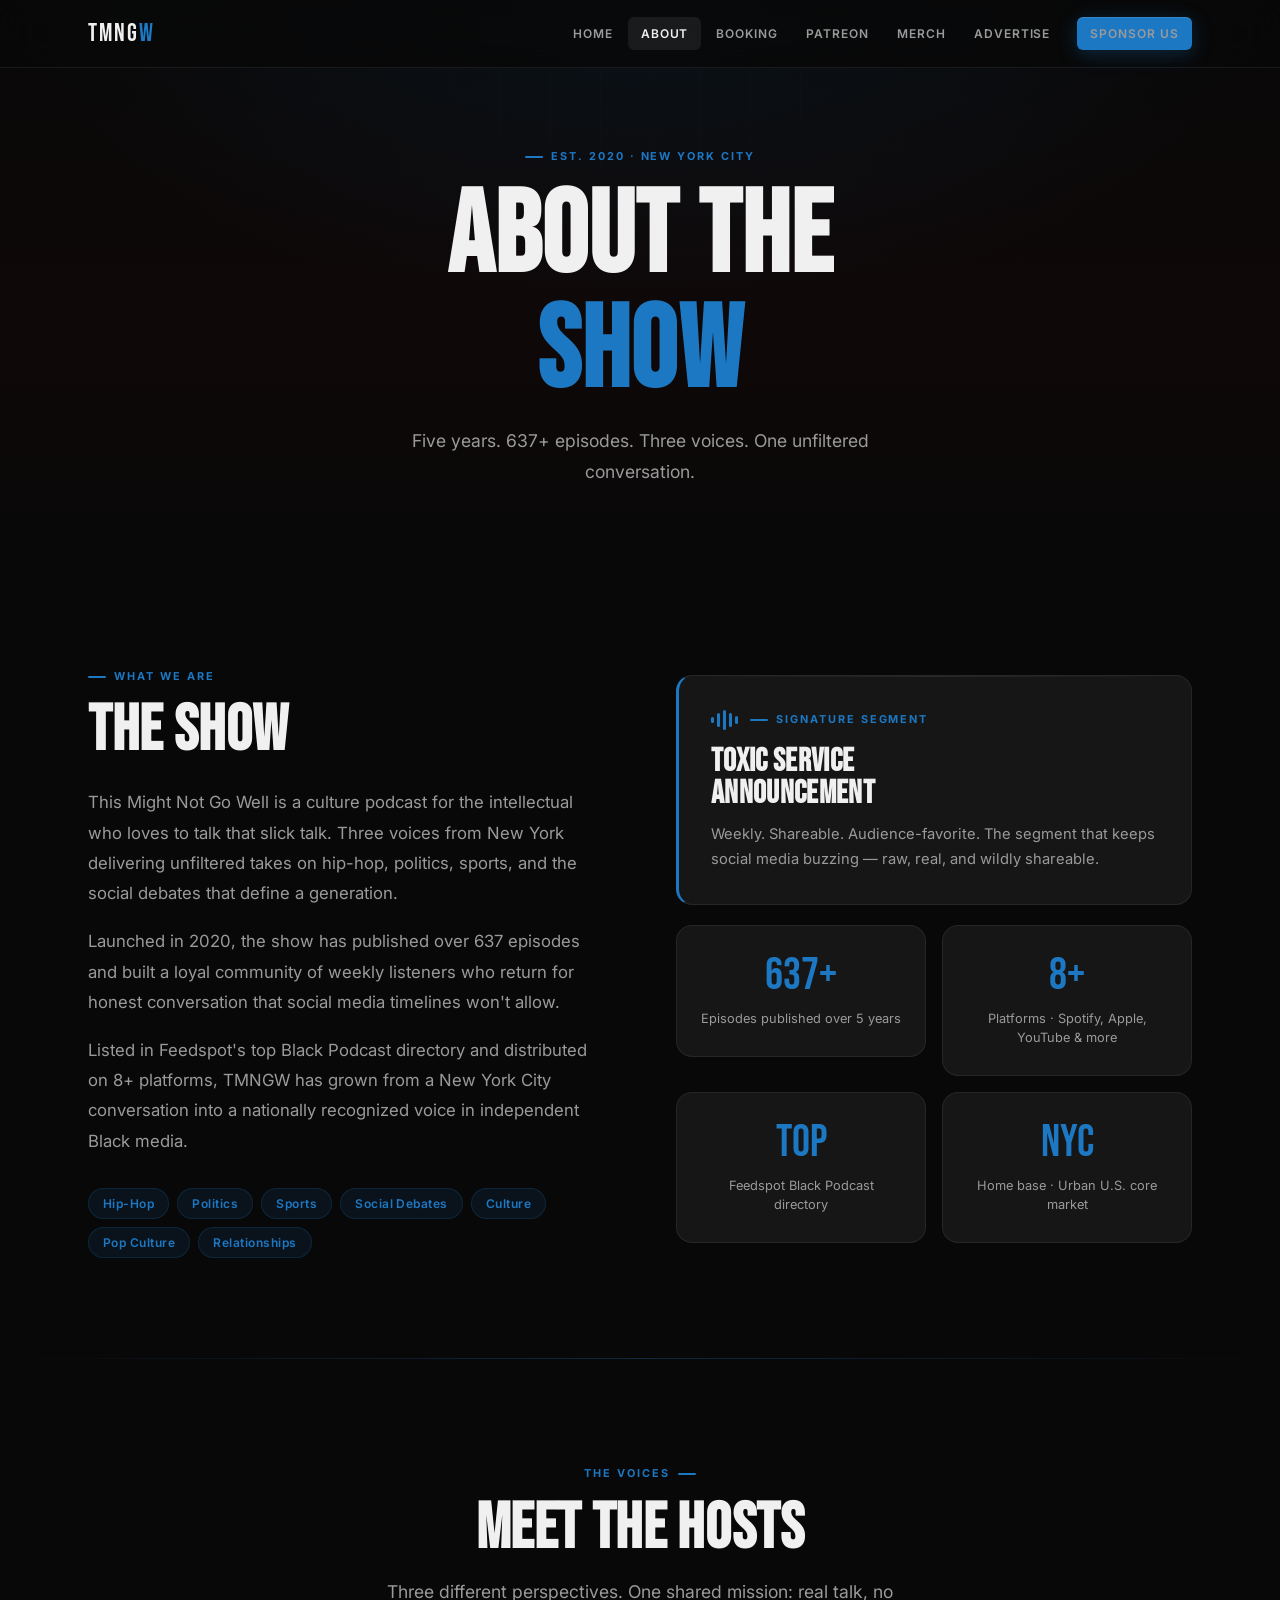
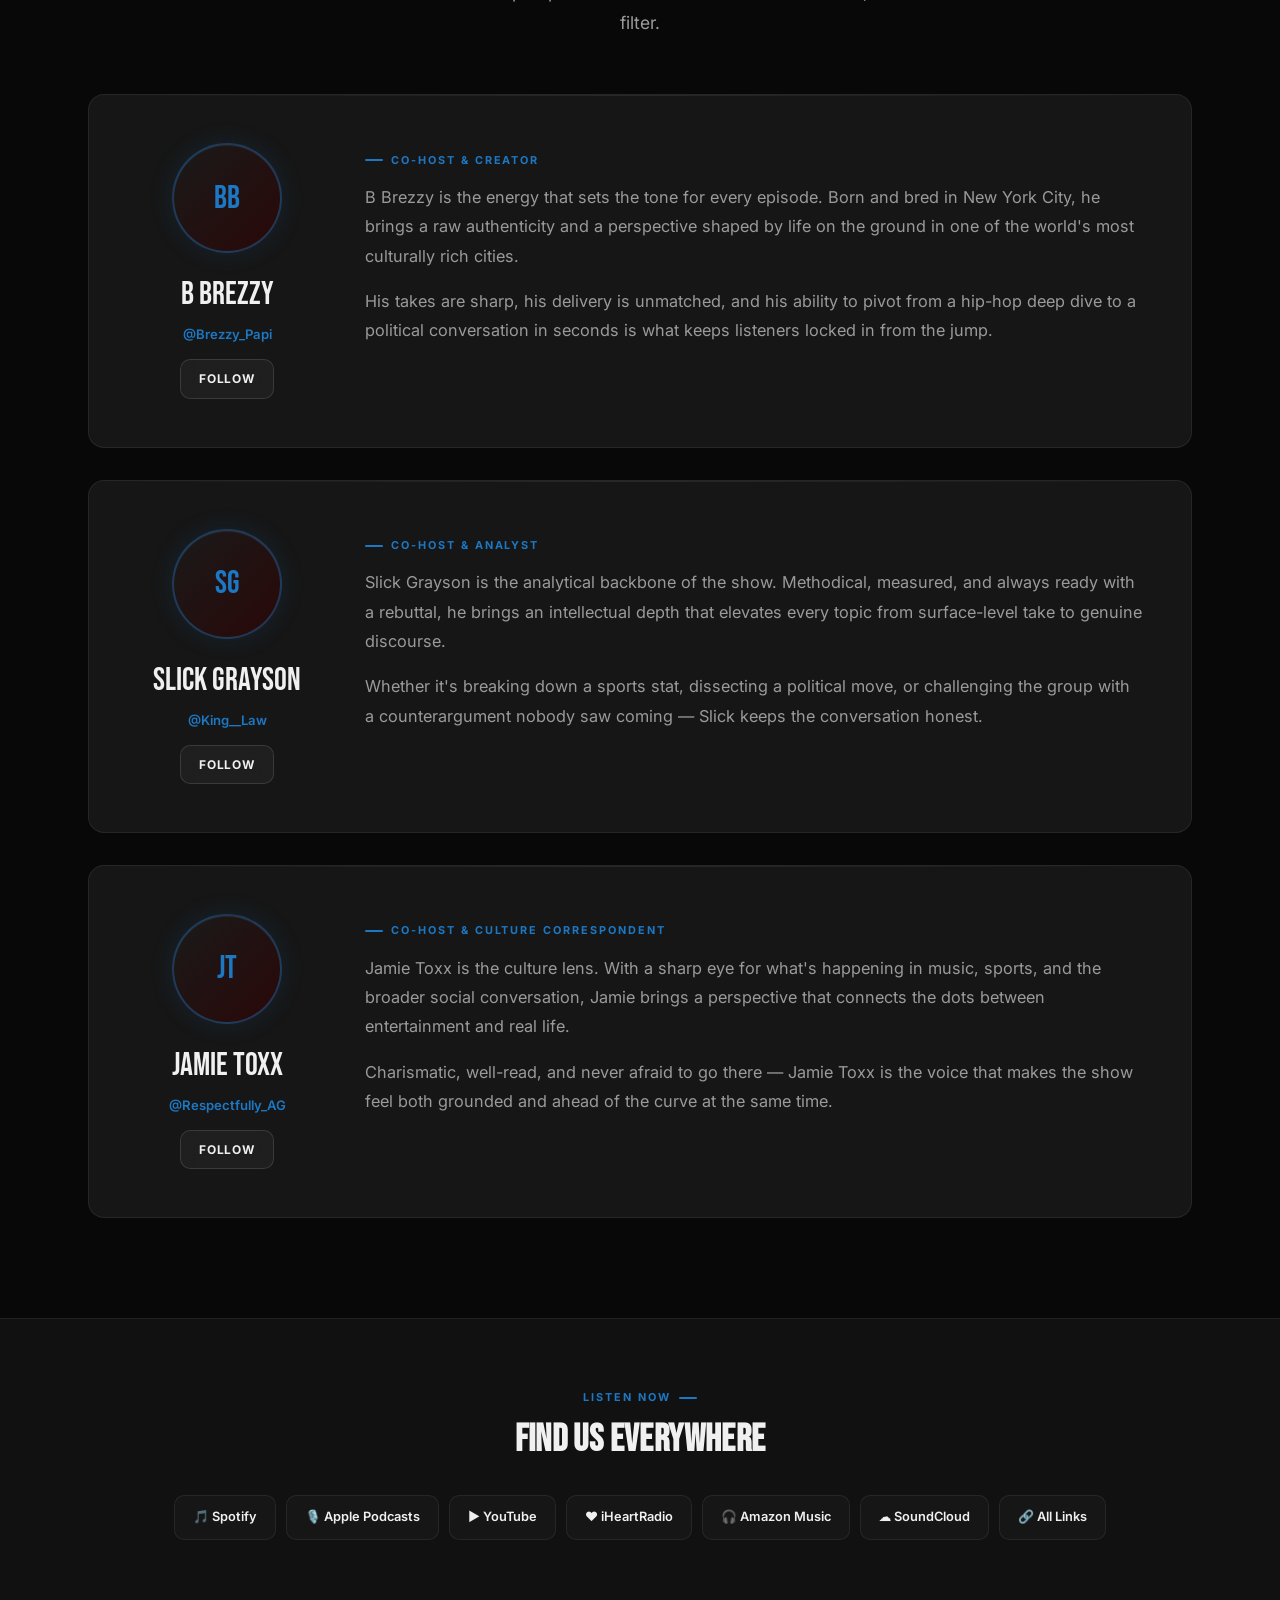
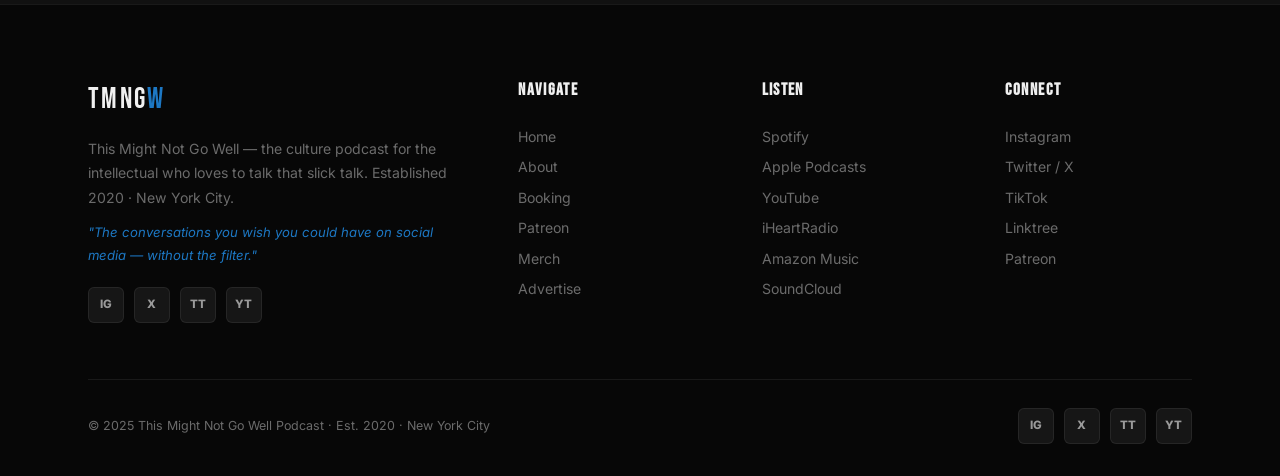
==== about.html @ b8ca53bf "Launch TMNGW podcast website Full 6-page site for This Might Not Go Well podcast: - Home, About, Boo" ====
<!DOCTYPE html>
<html lang="en">
<head>
  <meta charset="UTF-8" />
  <meta name="viewport" content="width=device-width, initial-scale=1.0" />
  <title>About – This Might Not Go Well</title>
  <meta name="description" content="Meet the three hosts behind This Might Not Go Well — B Brezzy, Slick Grayson, and Jamie Toxx. NYC's most unfiltered culture podcast." />
  <link rel="stylesheet" href="style.css" />
</head>
<body>

<nav id="nav" class="scrolled">
  <div class="nav-inner">
    <a href="index.html" class="nav-logo">TMNG<span class="logo-accent">W</span></a>
    <div class="nav-links" id="navLinks">
      <a href="index.html">Home</a>
      <a href="about.html" class="active">About</a>
      <a href="booking.html">Booking</a>
      <a href="patreon.html">Patreon</a>
      <a href="merch.html">Merch</a>
      <a href="sponsors.html">Advertise</a>
      <a href="sponsors.html" class="btn btn-primary btn-sm nav-cta">Sponsor Us</a>
    </div>
    <button class="nav-mobile-toggle" id="navToggle" aria-label="Toggle menu">
      <svg width="22" height="22" viewBox="0 0 22 22" fill="none" stroke="currentColor" stroke-width="2" stroke-linecap="round">
        <line x1="2" y1="6" x2="20" y2="6"/><line x1="2" y1="11" x2="20" y2="11"/><line x1="2" y1="16" x2="20" y2="16"/>
      </svg>
    </button>
  </div>
</nav>

<!-- PAGE HERO -->
<section class="page-hero">
  <div class="page-hero-bg"></div>
  <div class="page-hero-grid"></div>
  <div class="container page-hero-content">
    <div class="eyebrow" style="justify-content:center;">Est. 2020 · New York City</div>
    <h1 style="margin-bottom:16px;">About the<br><span style="color:var(--c-red);">Show</span></h1>
    <p class="lead" style="max-width:540px; margin:0 auto;">Five years. 637+ episodes. Three voices. One unfiltered conversation.</p>
  </div>
</section>

<!-- SHOW OVERVIEW -->
<section class="section">
  <div class="container">
    <div class="grid-2" style="gap:72px;">
      <div class="fade-up">
        <div class="eyebrow">What We Are</div>
        <h2 style="margin-bottom:24px;">The Show</h2>
        <p style="color:var(--c-muted-2); font-size:1.05rem; line-height:1.8; margin-bottom:18px;">
          This Might Not Go Well is a culture podcast for the intellectual who loves to talk that slick talk. Three voices from New York delivering unfiltered takes on hip-hop, politics, sports, and the social debates that define a generation.
        </p>
        <p style="color:var(--c-muted-2); font-size:1.05rem; line-height:1.8; margin-bottom:18px;">
          Launched in 2020, the show has published over 637 episodes and built a loyal community of weekly listeners who return for honest conversation that social media timelines won't allow.
        </p>
        <p style="color:var(--c-muted-2); font-size:1.05rem; line-height:1.8; margin-bottom:32px;">
          Listed in Feedspot's top Black Podcast directory and distributed on 8+ platforms, TMNGW has grown from a New York City conversation into a nationally recognized voice in independent Black media.
        </p>
        <div style="display:flex; flex-wrap:wrap; gap:8px;">
          <span class="chip">Hip-Hop</span>
          <span class="chip">Politics</span>
          <span class="chip">Sports</span>
          <span class="chip">Social Debates</span>
          <span class="chip">Culture</span>
          <span class="chip">Pop Culture</span>
          <span class="chip">Relationships</span>
        </div>
      </div>
      <div class="fade-up" style="animation-delay:0.1s; display:flex; flex-direction:column; gap:20px;">
        <div class="card" style="border-left:3px solid var(--c-red);">
          <div style="display:flex; align-items:center; gap:12px; margin-bottom:14px;">
            <div class="waveform"><span></span><span></span><span></span><span></span><span></span></div>
            <div class="eyebrow" style="margin:0;">Signature Segment</div>
          </div>
          <h3 style="font-size:2rem; margin-bottom:12px;">Toxic Service<br>Announcement</h3>
          <p style="color:var(--c-muted-2); font-size:0.92rem; line-height:1.7;">
            Weekly. Shareable. Audience-favorite. The segment that keeps social media buzzing — raw, real, and wildly shareable.
          </p>
        </div>
        <div class="grid-2" style="gap:16px; align-items:start;">
          <div class="stat-box">
            <div class="stat-box-num">637+</div>
            <div class="stat-box-text">Episodes published over 5 years</div>
          </div>
          <div class="stat-box">
            <div class="stat-box-num">8+</div>
            <div class="stat-box-text">Platforms · Spotify, Apple, YouTube & more</div>
          </div>
          <div class="stat-box">
            <div class="stat-box-num">Top</div>
            <div class="stat-box-text">Feedspot Black Podcast directory</div>
          </div>
          <div class="stat-box">
            <div class="stat-box-num">NYC</div>
            <div class="stat-box-text">Home base · Urban U.S. core market</div>
          </div>
        </div>
      </div>
    </div>
  </div>
</section>

<!-- DIVIDER -->
<div class="divider divider--glow"></div>

<!-- HOSTS -->
<section class="section">
  <div class="container">
    <div class="section-header section-header--center fade-up">
      <div class="eyebrow">The Voices</div>
      <h2>Meet the Hosts</h2>
      <p class="lead">Three different perspectives. One shared mission: real talk, no filter.</p>
    </div>

    <div style="display:flex; flex-direction:column; gap:32px;">

      <!-- B Brezzy -->
      <div class="card fade-up" style="padding:48px; display:grid; grid-template-columns:180px 1fr; gap:48px; align-items:start;" class="host-detail-grid">
        <div style="text-align:center;">
          <div class="host-avatar" style="width:110px;height:110px;font-size:2rem;margin:0 auto 16px;"></div>
          <div style="font-family:'Bebas Neue',sans-serif; font-size:2rem; margin-bottom:4px;">B Brezzy</div>
          <a href="https://www.instagram.com/Brezzy_Papi" target="_blank" rel="noopener" style="color:var(--c-red);font-size:0.82rem;font-weight:600;display:block;margin-bottom:14px;">@Brezzy_Papi</a>
          <a href="https://www.instagram.com/Brezzy_Papi" target="_blank" rel="noopener" class="btn btn-ghost btn-sm">Follow</a>
        </div>
        <div>
          <div class="eyebrow" style="margin-bottom:14px;">Co-Host & Creator</div>
          <p style="color:var(--c-muted-2);font-size:1.02rem;line-height:1.8;margin-bottom:16px;">
            B Brezzy is the energy that sets the tone for every episode. Born and bred in New York City, he brings a raw authenticity and a perspective shaped by life on the ground in one of the world's most culturally rich cities.
          </p>
          <p style="color:var(--c-muted-2);font-size:1.02rem;line-height:1.8;">
            His takes are sharp, his delivery is unmatched, and his ability to pivot from a hip-hop deep dive to a political conversation in seconds is what keeps listeners locked in from the jump.
          </p>
        </div>
      </div>

      <!-- Slick Grayson -->
      <div class="card fade-up" style="padding:48px; display:grid; grid-template-columns:180px 1fr; gap:48px; align-items:start;" class="host-detail-grid">
        <div style="text-align:center;">
          <div class="host-avatar" style="width:110px;height:110px;font-size:2rem;margin:0 auto 16px;"></div>
          <div style="font-family:'Bebas Neue',sans-serif; font-size:2rem; margin-bottom:4px;">Slick Grayson</div>
          <a href="https://www.instagram.com/King__Law" target="_blank" rel="noopener" style="color:var(--c-red);font-size:0.82rem;font-weight:600;display:block;margin-bottom:14px;">@King__Law</a>
          <a href="https://www.instagram.com/King__Law" target="_blank" rel="noopener" class="btn btn-ghost btn-sm">Follow</a>
        </div>
        <div>
          <div class="eyebrow" style="margin-bottom:14px;">Co-Host & Analyst</div>
          <p style="color:var(--c-muted-2);font-size:1.02rem;line-height:1.8;margin-bottom:16px;">
            Slick Grayson is the analytical backbone of the show. Methodical, measured, and always ready with a rebuttal, he brings an intellectual depth that elevates every topic from surface-level take to genuine discourse.
          </p>
          <p style="color:var(--c-muted-2);font-size:1.02rem;line-height:1.8;">
            Whether it's breaking down a sports stat, dissecting a political move, or challenging the group with a counterargument nobody saw coming — Slick keeps the conversation honest.
          </p>
        </div>
      </div>

      <!-- Jamie Toxx -->
      <div class="card fade-up" style="padding:48px; display:grid; grid-template-columns:180px 1fr; gap:48px; align-items:start;" class="host-detail-grid">
        <div style="text-align:center;">
          <div class="host-avatar" style="width:110px;height:110px;font-size:2rem;margin:0 auto 16px;"></div>
          <div style="font-family:'Bebas Neue',sans-serif; font-size:2rem; margin-bottom:4px;">Jamie Toxx</div>
          <a href="https://www.instagram.com/Respectfully_AG" target="_blank" rel="noopener" style="color:var(--c-red);font-size:0.82rem;font-weight:600;display:block;margin-bottom:14px;">@Respectfully_AG</a>
          <a href="https://www.instagram.com/Respectfully_AG" target="_blank" rel="noopener" class="btn btn-ghost btn-sm">Follow</a>
        </div>
        <div>
          <div class="eyebrow" style="margin-bottom:14px;">Co-Host & Culture Correspondent</div>
          <p style="color:var(--c-muted-2);font-size:1.02rem;line-height:1.8;margin-bottom:16px;">
            Jamie Toxx is the culture lens. With a sharp eye for what's happening in music, sports, and the broader social conversation, Jamie brings a perspective that connects the dots between entertainment and real life.
          </p>
          <p style="color:var(--c-muted-2);font-size:1.02rem;line-height:1.8;">
            Charismatic, well-read, and never afraid to go there — Jamie Toxx is the voice that makes the show feel both grounded and ahead of the curve at the same time.
          </p>
        </div>
      </div>

    </div>
  </div>
</section>

<!-- LISTEN -->
<section class="section--sm" style="border-top:1px solid var(--c-border); background:var(--c-surface);">
  <div class="container">
    <div class="section-header section-header--center fade-up" style="margin-bottom:36px;">
      <div class="eyebrow">Listen Now</div>
      <h2 style="font-size:2.4rem;">Find Us Everywhere</h2>
    </div>
    <div class="platform-grid fade-up" style="justify-content:center; animation-delay:0.1s;">
      <a href="https://open.spotify.com" target="_blank" rel="noopener" class="platform-btn">🎵 Spotify</a>
      <a href="https://podcasts.apple.com" target="_blank" rel="noopener" class="platform-btn">🎙️ Apple Podcasts</a>
      <a href="https://www.youtube.com/@ThisMightNotGoWell" target="_blank" rel="noopener" class="platform-btn">▶️ YouTube</a>
      <a href="https://www.iheart.com" target="_blank" rel="noopener" class="platform-btn">❤️ iHeartRadio</a>
      <a href="https://music.amazon.com/podcasts" target="_blank" rel="noopener" class="platform-btn">🎧 Amazon Music</a>
      <a href="https://soundcloud.com" target="_blank" rel="noopener" class="platform-btn">☁️ SoundCloud</a>
      <a href="https://linktr.ee/Thismightnotgowell" target="_blank" rel="noopener" class="platform-btn">🔗 All Links</a>
    </div>
  </div>
</section>

<footer>
  <div class="container">
    <div class="footer-top">
      <div class="footer-brand">
        <div class="footer-brand-logo">TMNG<span class="logo-accent">W</span></div>
        <p>This Might Not Go Well — the culture podcast for the intellectual who loves to talk that slick talk. Established 2020 · New York City.</p>
        <p class="tagline">"The conversations you wish you could have on social media — without the filter."</p>
        <div class="social-links" style="margin-top:20px;">
          <a href="https://www.instagram.com/ThisMightNotGoWell" target="_blank" rel="noopener" class="social-link">IG</a>
          <a href="https://twitter.com/Thismightnotgo1" target="_blank" rel="noopener" class="social-link">X</a>
          <a href="https://www.tiktok.com/@thismightnotgowell" target="_blank" rel="noopener" class="social-link">TT</a>
          <a href="https://www.youtube.com/@ThisMightNotGoWell" target="_blank" rel="noopener" class="social-link">YT</a>
        </div>
      </div>
      <div class="footer-col"><h5>Navigate</h5><a href="index.html">Home</a><a href="about.html">About</a><a href="booking.html">Booking</a><a href="patreon.html">Patreon</a><a href="merch.html">Merch</a><a href="sponsors.html">Advertise</a></div>
      <div class="footer-col"><h5>Listen</h5><a href="https://open.spotify.com" target="_blank" rel="noopener">Spotify</a><a href="https://podcasts.apple.com" target="_blank" rel="noopener">Apple Podcasts</a><a href="https://www.youtube.com/@ThisMightNotGoWell" target="_blank" rel="noopener">YouTube</a><a href="https://www.iheart.com" target="_blank" rel="noopener">iHeartRadio</a><a href="https://music.amazon.com/podcasts" target="_blank" rel="noopener">Amazon Music</a><a href="https://soundcloud.com" target="_blank" rel="noopener">SoundCloud</a></div>
      <div class="footer-col"><h5>Connect</h5><a href="https://www.instagram.com/ThisMightNotGoWell" target="_blank" rel="noopener">Instagram</a><a href="https://twitter.com/Thismightnotgo1" target="_blank" rel="noopener">Twitter / X</a><a href="https://www.tiktok.com/@thismightnotgowell" target="_blank" rel="noopener">TikTok</a><a href="https://linktr.ee/Thismightnotgowell" target="_blank" rel="noopener">Linktree</a><a href="https://patreon.com/thismightnotgowell" target="_blank" rel="noopener">Patreon</a></div>
    </div>
    <div class="footer-bottom">
      <p>© 2025 This Might Not Go Well Podcast · Est. 2020 · New York City</p>
      <div class="social-links">
        <a href="https://www.instagram.com/ThisMightNotGoWell" target="_blank" rel="noopener" class="social-link">IG</a>
        <a href="https://twitter.com/Thismightnotgo1" target="_blank" rel="noopener" class="social-link">X</a>
        <a href="https://www.tiktok.com/@thismightnotgowell" target="_blank" rel="noopener" class="social-link">TT</a>
        <a href="https://www.youtube.com/@ThisMightNotGoWell" target="_blank" rel="noopener" class="social-link">YT</a>
      </div>
    </div>
  </div>
</footer>

<script>
  document.getElementById('navToggle').addEventListener('click', () => document.getElementById('navLinks').classList.toggle('open'));
  const obs = new IntersectionObserver(e => e.forEach(x => { if(x.isIntersecting){x.target.classList.add('visible');obs.unobserve(x.target);} }), {threshold:0.12, rootMargin:'0px 0px -40px 0px'});
  document.querySelectorAll('.fade-up').forEach(el => obs.observe(el));
  // fix host avatar initials
  const avatars = document.querySelectorAll('.host-avatar');
  const initials = ['BB','SG','JT'];
  avatars.forEach((a,i) => a.textContent = initials[i] || '');
</script>
</body>
</html>
---- style.css ----
/* =============================================
   TMNGW — Professional Design System v2
   ============================================= */

@import url('https://fonts.googleapis.com/css2?family=Bebas+Neue&family=Inter:ital,wght@0,300;0,400;0,500;0,600;0,700;0,800;0,900;1,400&display=swap');

/* ── Reset & Base ── */
*, *::before, *::after { box-sizing: border-box; margin: 0; padding: 0; }
html { scroll-behavior: smooth; font-size: 16px; }
body {
  background: #080808;
  color: #f0f0f0;
  font-family: 'Inter', system-ui, sans-serif;
  font-size: 1rem;
  line-height: 1.6;
  -webkit-font-smoothing: antialiased;
  -moz-osx-font-smoothing: grayscale;
  overflow-x: hidden;
}
a { color: inherit; text-decoration: none; }
img { display: block; max-width: 100%; }
ul { list-style: none; }
button { cursor: pointer; font-family: inherit; }

/* ── Design Tokens ── */
:root {
  --c-bg:       #080808;
  --c-surface:  #111111;
  --c-card:     #161616;
  --c-card-2:   #1c1c1c;
  --c-border:   rgba(255,255,255,0.07);
  --c-border-2: rgba(255,255,255,0.12);
  --c-red:      #1D78C4;
  --c-red-glow: rgba(29,120,196,0.28);
  --c-gold:     #C8921E;
  --c-gold-glow:rgba(200,146,30,0.22);
  --c-white:    #f0f0f0;
  --c-muted:    #6b6b6b;
  --c-muted-2:  #9a9a9a;

  --nav-h: 68px;
  --max-w: 1160px;
  --r-sm:  6px;
  --r-md:  10px;
  --r-lg:  16px;
  --r-xl:  24px;

  --shadow-red:  0 0 40px rgba(29,120,196,0.22), 0 0 80px rgba(29,120,196,0.08);
  --shadow-card: 0 1px 3px rgba(0,0,0,0.5), 0 4px 12px rgba(0,0,0,0.3);
  --shadow-lift: 0 8px 32px rgba(0,0,0,0.5), 0 2px 8px rgba(0,0,0,0.3);

  --ease-out:   cubic-bezier(0.16, 1, 0.3, 1);
  --ease-in-out:cubic-bezier(0.65, 0, 0.35, 1);
  --t-fast: 150ms;
  --t-mid:  250ms;
  --t-slow: 400ms;
}

/* ── Layout ── */
.container { max-width: var(--max-w); margin: 0 auto; padding: 0 28px; }
.section    { padding: 100px 0; }
.section--sm { padding: 64px 0; }
.section--xs { padding: 40px 0; }

/* ── Typography ── */
h1, h2, h3 { font-family: 'Bebas Neue', sans-serif; line-height: 1; letter-spacing: 0.01em; }
h4, h5, h6 { font-family: 'Inter', sans-serif; letter-spacing: -0.01em; }
h1 { font-size: clamp(3.8rem, 9vw, 7.5rem); }
h2 { font-size: clamp(2.4rem, 5vw, 4rem); }
h3 { font-size: clamp(1.8rem, 3vw, 2.4rem); }
h4 { font-size: 1.05rem; font-weight: 700; }

.eyebrow {
  display: inline-flex;
  align-items: center;
  gap: 8px;
  font-size: 0.68rem;
  font-weight: 700;
  letter-spacing: 0.18em;
  text-transform: uppercase;
  color: var(--c-red);
  margin-bottom: 14px;
}
.eyebrow::before { content: ''; display: block; width: 18px; height: 2px; background: var(--c-red); border-radius: 1px; }

.lead { font-size: 1.1rem; color: var(--c-muted-2); line-height: 1.75; font-weight: 400; }
.text-red  { color: var(--c-red); }
.text-gold { color: var(--c-gold); }
.text-muted { color: var(--c-muted-2); }

/* ── Gradient Text ── */
.grad-text {
  background: linear-gradient(135deg, #fff 0%, #ccc 60%, var(--c-red) 100%);
  -webkit-background-clip: text;
  -webkit-text-fill-color: transparent;
  background-clip: text;
}

/* ── Noise Overlay ── */
.noise::after {
  content: '';
  position: absolute;
  inset: 0;
  background-image: url("data:image/svg+xml,%3Csvg viewBox='0 0 256 256' xmlns='http://www.w3.org/2000/svg'%3E%3Cfilter id='noise'%3E%3CfeTurbulence type='fractalNoise' baseFrequency='0.9' numOctaves='4' stitchTiles='stitch'/%3E%3C/filter%3E%3Crect width='100%25' height='100%25' filter='url(%23noise)' opacity='0.04'/%3E%3C/svg%3E");
  pointer-events: none;
  z-index: 0;
  opacity: 0.6;
}

/* ── Glow Blobs ── */
.blob {
  position: absolute;
  border-radius: 50%;
  filter: blur(80px);
  pointer-events: none;
  z-index: 0;
}
.blob-red  { background: radial-gradient(circle, rgba(29,120,196,0.18) 0%, transparent 70%); }
.blob-gold { background: radial-gradient(circle, rgba(200,146,30,0.12) 0%, transparent 70%); }

/* ── Animated Waveform ── */
.waveform {
  display: flex;
  align-items: center;
  gap: 3px;
  height: 24px;
}
.waveform span {
  display: block;
  width: 3px;
  border-radius: 2px;
  background: var(--c-red);
  animation: wave 1.2s ease-in-out infinite;
}
.waveform span:nth-child(1){ height: 6px;  animation-delay: 0s; }
.waveform span:nth-child(2){ height: 14px; animation-delay: 0.1s; }
.waveform span:nth-child(3){ height: 20px; animation-delay: 0.2s; }
.waveform span:nth-child(4){ height: 14px; animation-delay: 0.3s; }
.waveform span:nth-child(5){ height: 8px;  animation-delay: 0.4s; }
.waveform span:nth-child(6){ height: 18px; animation-delay: 0.15s; }
.waveform span:nth-child(7){ height: 12px; animation-delay: 0.25s; }
@keyframes wave {
  0%, 100% { transform: scaleY(1); opacity: 0.9; }
  50%       { transform: scaleY(0.4); opacity: 0.5; }
}

/* ── Buttons ── */
.btn {
  display: inline-flex;
  align-items: center;
  justify-content: center;
  gap: 8px;
  padding: 13px 28px;
  border-radius: var(--r-md);
  font-size: 0.82rem;
  font-weight: 700;
  letter-spacing: 0.06em;
  text-transform: uppercase;
  border: none;
  transition: transform var(--t-mid) var(--ease-out),
              box-shadow var(--t-mid) var(--ease-out),
              background var(--t-fast),
              border-color var(--t-fast),
              color var(--t-fast);
  position: relative;
  white-space: nowrap;
}
.btn:hover  { transform: translateY(-2px); }
.btn:active { transform: translateY(0); }

.btn-primary {
  background: var(--c-red);
  color: #fff;
  box-shadow: 0 4px 20px rgba(29,120,196,0.3), inset 0 1px 0 rgba(255,255,255,0.1);
}
.btn-primary:hover { background: #2285D4; box-shadow: 0 8px 32px rgba(29,120,196,0.45), inset 0 1px 0 rgba(255,255,255,0.1); }

.btn-ghost {
  background: rgba(255,255,255,0.04);
  color: var(--c-white);
  border: 1px solid var(--c-border-2);
  backdrop-filter: blur(8px);
}
.btn-ghost:hover { background: rgba(255,255,255,0.08); border-color: rgba(255,255,255,0.2); }

.btn-gold {
  background: var(--c-gold);
  color: #0a0800;
  font-weight: 800;
  box-shadow: 0 4px 20px rgba(200,146,30,0.25);
}
.btn-gold:hover { background: #E0A828; box-shadow: 0 8px 32px rgba(200,146,30,0.4); }

.btn-lg { padding: 16px 36px; font-size: 0.88rem; border-radius: var(--r-md); }
.btn-sm { padding: 9px 18px; font-size: 0.75rem; }

/* ── Navigation ── */
nav {
  position: fixed;
  top: 0; left: 0; right: 0;
  height: var(--nav-h);
  z-index: 1000;
  transition: background var(--t-slow), border-color var(--t-slow), backdrop-filter var(--t-slow);
}
nav.scrolled {
  background: rgba(8,8,8,0.88);
  backdrop-filter: blur(20px) saturate(180%);
  -webkit-backdrop-filter: blur(20px) saturate(180%);
  border-bottom: 1px solid var(--c-border);
}
.nav-inner {
  display: flex;
  align-items: center;
  justify-content: space-between;
  height: 100%;
  max-width: var(--max-w);
  margin: 0 auto;
  padding: 0 28px;
}
.nav-logo {
  font-family: 'Bebas Neue', sans-serif;
  font-size: 1.55rem;
  letter-spacing: 0.08em;
  color: var(--c-white);
  flex-shrink: 0;
}
.nav-logo .logo-accent { color: var(--c-red); }
.nav-logo .logo-dot { color: var(--c-red); font-size: 0.5em; vertical-align: middle; margin: 0 3px; }
.nav-links {
  display: flex;
  align-items: center;
  gap: 2px;
}
.nav-links a {
  font-size: 0.75rem;
  font-weight: 600;
  letter-spacing: 0.08em;
  text-transform: uppercase;
  padding: 7px 13px;
  border-radius: var(--r-sm);
  color: var(--c-muted-2);
  transition: color var(--t-fast), background var(--t-fast);
}
.nav-links a:hover { color: var(--c-white); background: rgba(255,255,255,0.05); }
.nav-links a.active { color: var(--c-white); background: rgba(255,255,255,0.07); }
.nav-cta { margin-left: 12px !important; }
.nav-mobile-toggle { display: none; background: none; border: none; color: var(--c-white); font-size: 1.3rem; padding: 8px; }

/* ── Cards ── */
.card {
  background: var(--c-card);
  border: 1px solid var(--c-border);
  border-radius: var(--r-lg);
  padding: 32px;
  transition: border-color var(--t-mid), transform var(--t-mid) var(--ease-out), box-shadow var(--t-mid);
  position: relative;
  overflow: hidden;
}
.card::before {
  content: '';
  position: absolute;
  top: 0; left: 0; right: 0;
  height: 1px;
  background: linear-gradient(90deg, transparent, rgba(255,255,255,0.08), transparent);
}
.card:hover {
  border-color: rgba(29,120,196,0.35);
  transform: translateY(-4px);
  box-shadow: var(--shadow-lift);
}
.card--gold:hover { border-color: rgba(200,146,30,0.4); }
.card--flat { padding: 24px; }
.card--glass {
  background: rgba(22,22,22,0.6);
  backdrop-filter: blur(12px);
}

/* ── Stats ── */
.stats-strip {
  background: var(--c-surface);
  border-top: 1px solid var(--c-border);
  border-bottom: 1px solid var(--c-border);
  padding: 48px 0;
  position: relative;
  overflow: hidden;
}
.stats-grid { display: grid; grid-template-columns: repeat(4, 1fr); gap: 0; }
.stat-item {
  text-align: center;
  padding: 8px 24px;
  border-right: 1px solid var(--c-border);
}
.stat-item:last-child { border-right: none; }
.stat-num {
  font-family: 'Bebas Neue', sans-serif;
  font-size: 3.8rem;
  line-height: 1;
  background: linear-gradient(135deg, #fff 0%, var(--c-red) 100%);
  -webkit-background-clip: text;
  -webkit-text-fill-color: transparent;
  background-clip: text;
  display: block;
}
.stat-label { font-size: 0.7rem; color: var(--c-muted); letter-spacing: 0.14em; text-transform: uppercase; margin-top: 6px; }

/* ── Platform Buttons ── */
.platform-grid { display: flex; flex-wrap: wrap; gap: 10px; }
.platform-btn {
  display: inline-flex;
  align-items: center;
  gap: 9px;
  padding: 11px 18px;
  background: var(--c-card);
  border: 1px solid var(--c-border);
  border-radius: var(--r-md);
  font-size: 0.8rem;
  font-weight: 600;
  color: var(--c-white);
  transition: border-color var(--t-mid), background var(--t-fast), transform var(--t-mid) var(--ease-out), box-shadow var(--t-mid);
  white-space: nowrap;
}
.platform-btn:hover {
  border-color: rgba(255,255,255,0.2);
  background: var(--c-card-2);
  transform: translateY(-2px);
  box-shadow: 0 4px 16px rgba(0,0,0,0.4);
}
.platform-btn svg, .platform-btn .picon { width: 18px; height: 18px; flex-shrink: 0; }
.picon { font-size: 18px; line-height: 1; }

/* ── Hero ── */
.hero {
  padding-top: calc(var(--nav-h) + 90px);
  padding-bottom: 100px;
  position: relative;
  overflow: hidden;
  min-height: 100vh;
  display: flex;
  align-items: center;
}
.hero-bg {
  position: absolute;
  inset: 0;
  background:
    radial-gradient(ellipse 60% 50% at 70% 30%, rgba(29,120,196,0.1) 0%, transparent 60%),
    radial-gradient(ellipse 40% 60% at 20% 80%, rgba(29,120,196,0.05) 0%, transparent 60%),
    linear-gradient(160deg, #080808 0%, #0f0808 50%, #080808 100%);
  z-index: 0;
}
.hero-grid-overlay {
  position: absolute;
  inset: 0;
  background-image:
    linear-gradient(rgba(255,255,255,0.018) 1px, transparent 1px),
    linear-gradient(90deg, rgba(255,255,255,0.018) 1px, transparent 1px);
  background-size: 60px 60px;
  z-index: 0;
  mask-image: radial-gradient(ellipse 80% 70% at 50% 50%, black 0%, transparent 100%);
}
.hero-content { position: relative; z-index: 1; }

.hero-badge {
  display: inline-flex;
  align-items: center;
  gap: 10px;
  background: rgba(29,120,196,0.1);
  border: 1px solid rgba(29,120,196,0.25);
  border-radius: 100px;
  padding: 7px 16px 7px 10px;
  margin-bottom: 28px;
}
.hero-badge-dot {
  width: 7px; height: 7px;
  border-radius: 50%;
  background: var(--c-red);
  box-shadow: 0 0 8px var(--c-red);
  animation: pulse-dot 2s infinite;
  flex-shrink: 0;
}
@keyframes pulse-dot { 0%,100%{opacity:1;transform:scale(1)} 50%{opacity:0.5;transform:scale(0.7)} }
.hero-badge span { font-size: 0.7rem; font-weight: 700; letter-spacing: 0.12em; text-transform: uppercase; color: var(--c-red); }

.hero-title { margin-bottom: 28px; }
.hero-title .line-1 { display: block; color: var(--c-white); }
.hero-title .line-2 {
  display: block;
  background: linear-gradient(135deg, var(--c-red) 0%, #ff5555 100%);
  -webkit-background-clip: text;
  -webkit-text-fill-color: transparent;
  background-clip: text;
}
.hero-title .line-3 { display: block; color: var(--c-white); }

.hero-tagline {
  font-size: 1.1rem;
  color: var(--c-muted-2);
  line-height: 1.7;
  max-width: 520px;
  margin-bottom: 44px;
  font-style: italic;
}
.hero-tagline strong { color: var(--c-white); font-style: normal; }

.hero-ctas { display: flex; gap: 14px; flex-wrap: wrap; margin-bottom: 60px; }

.hero-meta {
  display: flex;
  align-items: center;
  gap: 28px;
  flex-wrap: wrap;
}
.hero-meta-item { display: flex; align-items: center; gap: 8px; }
.hero-meta-num  { font-family: 'Bebas Neue', sans-serif; font-size: 1.5rem; color: var(--c-white); line-height: 1; }
.hero-meta-lbl  { font-size: 0.7rem; color: var(--c-muted); letter-spacing: 0.1em; text-transform: uppercase; line-height: 1.3; }
.hero-meta-div  { width: 1px; height: 32px; background: var(--c-border-2); }

/* ── Section Headers ── */
.section-header { margin-bottom: 56px; }
.section-header--center { text-align: center; }
.section-header--center .eyebrow { justify-content: center; }
.section-header--center .eyebrow::before { display: none; }
.section-header--center .eyebrow::after  { content: ''; display: block; width: 18px; height: 2px; background: var(--c-red); border-radius: 1px; }
.section-header h2 { margin-bottom: 16px; }
.section-header .lead { max-width: 520px; }
.section-header--center .lead { margin: 0 auto; }

/* ── Host Cards ── */
.host-card {
  background: var(--c-card);
  border: 1px solid var(--c-border);
  border-radius: var(--r-xl);
  padding: 40px 32px;
  text-align: center;
  transition: border-color var(--t-mid), transform var(--t-mid) var(--ease-out), box-shadow var(--t-mid);
  position: relative;
  overflow: hidden;
}
.host-card::before {
  content: '';
  position: absolute;
  top: 0; left: 0; right: 0;
  height: 1px;
  background: linear-gradient(90deg, transparent, rgba(255,255,255,0.07), transparent);
}
.host-card:hover { border-color: rgba(29,120,196,0.3); transform: translateY(-6px); box-shadow: 0 20px 60px rgba(0,0,0,0.5), 0 0 40px rgba(29,120,196,0.08); }
.host-avatar {
  width: 88px; height: 88px;
  border-radius: 50%;
  background: linear-gradient(135deg, #1a1a1a 0%, #2a0808 100%);
  border: 2px solid rgba(29,120,196,0.4);
  display: flex; align-items: center; justify-content: center;
  font-family: 'Bebas Neue', sans-serif;
  font-size: 1.8rem;
  color: var(--c-red);
  margin: 0 auto 20px;
  box-shadow: 0 0 24px rgba(29,120,196,0.15), inset 0 1px 0 rgba(255,255,255,0.05);
}
.host-card h3   { font-size: 1.9rem; margin-bottom: 4px; }
.host-handle    { color: var(--c-red); font-size: 0.82rem; font-weight: 600; margin-bottom: 14px; }
.host-card p    { color: var(--c-muted-2); font-size: 0.9rem; line-height: 1.65; }

/* ── Sponsor Packages ── */
.pkg {
  background: var(--c-card);
  border: 1px solid var(--c-border);
  border-radius: var(--r-xl);
  padding: 40px 32px;
  display: flex;
  flex-direction: column;
  position: relative;
  overflow: hidden;
  transition: border-color var(--t-mid), transform var(--t-mid) var(--ease-out), box-shadow var(--t-mid);
}
.pkg::before {
  content: '';
  position: absolute;
  top: 0; left: 0; right: 0;
  height: 1px;
  background: linear-gradient(90deg, transparent, rgba(255,255,255,0.07), transparent);
}
.pkg:hover { transform: translateY(-4px); box-shadow: var(--shadow-lift); }
.pkg--popular { border-color: rgba(29,120,196,0.4); box-shadow: 0 0 48px rgba(29,120,196,0.12); }
.pkg--popular:hover { box-shadow: 0 0 64px rgba(29,120,196,0.2), var(--shadow-lift); }
.pkg-badge {
  position: absolute;
  top: -1px;
  left: 50%;
  transform: translateX(-50%);
  background: var(--c-red);
  color: #fff;
  font-size: 0.65rem;
  font-weight: 800;
  letter-spacing: 0.14em;
  text-transform: uppercase;
  padding: 5px 18px;
  border-radius: 0 0 var(--r-md) var(--r-md);
  white-space: nowrap;
}
.pkg-name  { font-size: 0.7rem; font-weight: 700; letter-spacing: 0.14em; text-transform: uppercase; color: var(--c-muted); margin-bottom: 12px; }
.pkg-price { font-family: 'Bebas Neue', sans-serif; font-size: 3.2rem; line-height: 1; color: var(--c-white); margin-bottom: 4px; }
.pkg-price sub { font-size: 1.4rem; color: var(--c-muted-2); font-family: 'Inter', sans-serif; font-weight: 400; vertical-align: middle; }
.pkg-period { font-size: 0.8rem; color: var(--c-muted); margin-bottom: 28px; }
.pkg-divider { height: 1px; background: var(--c-border); margin-bottom: 24px; }
.pkg-features { flex: 1; margin-bottom: 28px; display: flex; flex-direction: column; gap: 12px; }
.pkg-feature {
  display: flex;
  align-items: flex-start;
  gap: 10px;
  font-size: 0.88rem;
  color: var(--c-muted-2);
  line-height: 1.4;
}
.pkg-feature::before { content: '✓'; color: var(--c-red); font-weight: 700; flex-shrink: 0; margin-top: 1px; font-size: 0.8rem; }

/* ── Patreon Tiers ── */
.tier {
  background: var(--c-card);
  border: 1px solid var(--c-border);
  border-radius: var(--r-xl);
  padding: 40px 32px;
  display: flex;
  flex-direction: column;
  position: relative;
  overflow: hidden;
  transition: border-color var(--t-mid), transform var(--t-mid) var(--ease-out), box-shadow var(--t-mid);
}
.tier:hover { border-color: rgba(200,146,30,0.35); transform: translateY(-4px); box-shadow: 0 20px 60px rgba(0,0,0,0.5), 0 0 40px rgba(200,146,30,0.08); }
.tier--featured { border-color: rgba(200,146,30,0.4); box-shadow: 0 0 48px rgba(200,146,30,0.1); }
.tier-badge {
  position: absolute; top: -1px; left: 50%; transform: translateX(-50%);
  background: var(--c-gold); color: #0a0800;
  font-size: 0.65rem; font-weight: 800; letter-spacing: 0.14em; text-transform: uppercase;
  padding: 5px 18px; border-radius: 0 0 var(--r-md) var(--r-md); white-space: nowrap;
}
.tier-name  { font-size: 0.7rem; font-weight: 700; letter-spacing: 0.14em; text-transform: uppercase; color: var(--c-muted); margin-bottom: 12px; }
.tier-price { font-family: 'Bebas Neue', sans-serif; font-size: 3.2rem; line-height: 1; color: var(--c-gold); margin-bottom: 4px; }
.tier-price sub { font-size: 1.4rem; color: var(--c-muted-2); font-family: 'Inter', sans-serif; font-weight: 400; vertical-align: middle; }
.tier-desc  { font-size: 0.85rem; color: var(--c-muted); margin-bottom: 28px; }
.tier-divider { height: 1px; background: var(--c-border); margin-bottom: 24px; }
.tier-features { flex: 1; margin-bottom: 28px; display: flex; flex-direction: column; gap: 12px; }
.tier-feature { display: flex; align-items: flex-start; gap: 10px; font-size: 0.88rem; color: var(--c-muted-2); line-height: 1.4; }
.tier-feature::before { content: '★'; color: var(--c-gold); flex-shrink: 0; font-size: 0.75rem; margin-top: 2px; }

/* ── Merch ── */
.merch-grid { display: grid; grid-template-columns: repeat(3, 1fr); gap: 24px; }
.merch-card {
  background: var(--c-card);
  border: 1px solid var(--c-border);
  border-radius: var(--r-lg);
  overflow: hidden;
  transition: border-color var(--t-mid), transform var(--t-mid) var(--ease-out), box-shadow var(--t-mid);
}
.merch-card:hover { border-color: rgba(29,120,196,0.3); transform: translateY(-4px); box-shadow: var(--shadow-lift); }
.merch-img {
  width: 100%; aspect-ratio: 1 / 1;
  display: flex; align-items: center; justify-content: center;
  font-family: 'Bebas Neue', sans-serif;
  font-size: 3.8rem; color: var(--c-red);
  letter-spacing: 0.05em;
  position: relative;
}
.merch-info { padding: 20px 24px 24px; }
.merch-info h4 { margin-bottom: 4px; }
.merch-info .meta { color: var(--c-muted); font-size: 0.8rem; margin-bottom: 12px; }
.merch-price { color: var(--c-gold); font-weight: 700; font-size: 1rem; margin-bottom: 14px; }

/* ── Forms ── */
.form-group { margin-bottom: 20px; }
.form-group label { display: block; font-size: 0.72rem; font-weight: 700; letter-spacing: 0.1em; text-transform: uppercase; color: var(--c-muted-2); margin-bottom: 8px; }
.form-group input,
.form-group select,
.form-group textarea {
  width: 100%; padding: 13px 16px;
  background: #0e0e0e;
  border: 1px solid var(--c-border-2);
  border-radius: var(--r-md);
  color: var(--c-white);
  font-family: 'Inter', sans-serif;
  font-size: 0.92rem;
  transition: border-color var(--t-fast), box-shadow var(--t-fast);
  outline: none;
  -webkit-appearance: none;
}
.form-group input:focus,
.form-group select:focus,
.form-group textarea:focus {
  border-color: var(--c-red);
  box-shadow: 0 0 0 3px rgba(29,120,196,0.1);
}
.form-group input::placeholder,
.form-group textarea::placeholder { color: var(--c-muted); }
.form-group textarea { resize: vertical; min-height: 110px; line-height: 1.6; }
.form-group select { cursor: pointer; }
.form-row { display: grid; grid-template-columns: 1fr 1fr; gap: 16px; }

/* ── Dividers ── */
.divider { height: 1px; background: var(--c-border); }
.divider--glow { background: linear-gradient(90deg, transparent, rgba(29,120,196,0.3), transparent); }

/* ── Tag Chips ── */
.chip {
  display: inline-flex;
  align-items: center;
  background: rgba(29,120,196,0.1);
  border: 1px solid rgba(29,120,196,0.2);
  color: var(--c-red);
  padding: 5px 14px;
  border-radius: 100px;
  font-size: 0.75rem;
  font-weight: 600;
  letter-spacing: 0.04em;
}

/* ── Icon Boxes ── */
.icon-box {
  width: 52px; height: 52px;
  border-radius: var(--r-md);
  background: rgba(29,120,196,0.1);
  border: 1px solid rgba(29,120,196,0.2);
  display: flex; align-items: center; justify-content: center;
  font-size: 1.4rem;
  flex-shrink: 0;
}

/* ── Social Links ── */
.social-links { display: flex; gap: 10px; }
.social-link {
  width: 36px; height: 36px;
  border-radius: var(--r-sm);
  background: var(--c-card);
  border: 1px solid var(--c-border);
  display: flex; align-items: center; justify-content: center;
  color: var(--c-muted-2);
  font-size: 0.72rem;
  font-weight: 800;
  letter-spacing: 0.04em;
  transition: border-color var(--t-fast), color var(--t-fast), background var(--t-fast), transform var(--t-fast);
}
.social-link:hover { border-color: var(--c-red); color: var(--c-red); background: rgba(29,120,196,0.08); transform: translateY(-2px); }

/* ── Page Hero (inner pages) ── */
.page-hero {
  padding-top: calc(var(--nav-h) + 72px);
  padding-bottom: 72px;
  text-align: center;
  position: relative;
  overflow: hidden;
}
.page-hero-bg {
  position: absolute; inset: 0; z-index: 0;
  background:
    radial-gradient(ellipse 70% 80% at 50% 0%, rgba(29,120,196,0.09) 0%, transparent 70%),
    linear-gradient(180deg, #080808 0%, #0f0808 60%, #080808 100%);
}
.page-hero-grid {
  position: absolute; inset: 0; z-index: 0;
  background-image:
    linear-gradient(rgba(255,255,255,0.015) 1px, transparent 1px),
    linear-gradient(90deg, rgba(255,255,255,0.015) 1px, transparent 1px);
  background-size: 50px 50px;
  mask-image: radial-gradient(ellipse 60% 100% at 50% 0%, black 0%, transparent 80%);
}
.page-hero-content { position: relative; z-index: 1; }

/* ── Filter Buttons ── */
.filter-btn {
  background: var(--c-card);
  border: 1px solid var(--c-border-2);
  color: var(--c-muted-2);
  padding: 9px 22px;
  border-radius: 100px;
  font-size: 0.75rem;
  font-weight: 700;
  letter-spacing: 0.06em;
  text-transform: uppercase;
  cursor: pointer;
  transition: background var(--t-fast), border-color var(--t-fast), color var(--t-fast), transform var(--t-mid);
}
.filter-btn.active, .filter-btn:hover { background: var(--c-red); border-color: var(--c-red); color: #fff; transform: translateY(-1px); }

/* ── Footer ── */
footer {
  background: #070707;
  border-top: 1px solid var(--c-border);
  padding: 72px 0 32px;
}
.footer-top { display: grid; grid-template-columns: 2fr 1fr 1fr 1fr; gap: 56px; margin-bottom: 56px; }
.footer-brand-logo { font-family: 'Bebas Neue', sans-serif; font-size: 1.8rem; letter-spacing: 0.08em; margin-bottom: 14px; }
.footer-brand-logo .logo-accent { color: var(--c-red); }
.footer-brand p { color: var(--c-muted); font-size: 0.88rem; line-height: 1.75; margin-bottom: 10px; }
.footer-brand .tagline { color: var(--c-red); font-size: 0.82rem; font-style: italic; }
.footer-col h5 { font-family: 'Bebas Neue', sans-serif; font-size: 1.05rem; letter-spacing: 0.08em; margin-bottom: 18px; color: var(--c-white); }
.footer-col a { display: block; color: var(--c-muted); font-size: 0.88rem; padding: 4px 0; transition: color var(--t-fast); }
.footer-col a:hover { color: var(--c-red); }
.footer-bottom { display: flex; align-items: center; justify-content: space-between; padding-top: 28px; border-top: 1px solid var(--c-border); }
.footer-bottom p { color: var(--c-muted); font-size: 0.78rem; }

/* ── Scroll animations ── */
.fade-up {
  opacity: 0;
  transform: translateY(28px);
  transition: opacity 0.7s var(--ease-out), transform 0.7s var(--ease-out);
}
.fade-up.visible { opacity: 1; transform: translateY(0); }

/* ── Horizontal line separator ── */
.h-rule { border: none; border-top: 1px solid var(--c-border); margin: 0; }

/* ── Info List ── */
.info-list { display: flex; flex-direction: column; }
.info-row {
  display: flex; justify-content: space-between; align-items: center;
  padding: 14px 0;
  border-bottom: 1px solid var(--c-border);
  font-size: 0.9rem;
}
.info-row:last-child { border-bottom: none; }
.info-row .label { color: var(--c-muted-2); }
.info-row .value { color: var(--c-white); font-weight: 600; text-align: right; }

/* ── Stat cards (sponsor page) ── */
.stat-box {
  background: var(--c-card);
  border: 1px solid var(--c-border);
  border-radius: var(--r-lg);
  padding: 28px 24px;
  text-align: center;
}
.stat-box-num { font-family: 'Bebas Neue', sans-serif; font-size: 2.8rem; color: var(--c-red); line-height: 1; margin-bottom: 10px; }
.stat-box-text { color: var(--c-muted-2); font-size: 0.8rem; line-height: 1.5; }

/* ── Toast / Notice modal ── */
.modal-overlay {
  display: none;
  position: fixed; inset: 0;
  background: rgba(0,0,0,0.82);
  z-index: 2000;
  align-items: center;
  justify-content: center;
  backdrop-filter: blur(4px);
}
.modal-overlay.open { display: flex; }
.modal-box {
  background: var(--c-card);
  border: 1px solid var(--c-border-2);
  border-radius: var(--r-xl);
  padding: 48px 40px;
  max-width: 420px;
  width: 90%;
  text-align: center;
  box-shadow: 0 24px 80px rgba(0,0,0,0.7);
}

/* ── Grids ── */
.grid-2 { display: grid; grid-template-columns: 1fr 1fr; gap: 40px; align-items: center; }
.grid-3 { display: grid; grid-template-columns: repeat(3,1fr); gap: 24px; }
.grid-4 { display: grid; grid-template-columns: repeat(4,1fr); gap: 20px; }

/* ── Press/Platform strip ── */
.press-strip {
  padding: 28px 0;
  background: var(--c-surface);
  border-bottom: 1px solid var(--c-border);
  overflow: hidden;
}
.press-inner {
  display: flex;
  align-items: center;
  gap: 40px;
  white-space: nowrap;
  animation: marquee 28s linear infinite;
}
.press-inner:hover { animation-play-state: paused; }
.press-item { font-size: 0.75rem; font-weight: 700; letter-spacing: 0.14em; text-transform: uppercase; color: var(--c-muted); display: flex; align-items: center; gap: 8px; }
.press-item span { color: var(--c-muted-2); }
@keyframes marquee { 0%{transform:translateX(0)} 100%{transform:translateX(-50%)} }

/* ── Responsive ── */
@media (max-width: 960px) {
  .grid-2    { grid-template-columns: 1fr; }
  .grid-3    { grid-template-columns: 1fr 1fr; }
  .grid-4    { grid-template-columns: 1fr 1fr; }
  .stats-grid { grid-template-columns: 1fr 1fr; }
  .merch-grid { grid-template-columns: 1fr 1fr; }
  .footer-top { grid-template-columns: 1fr 1fr; }
  .footer-brand { grid-column: 1 / -1; }
  .host-detail-grid { grid-template-columns: 1fr !important; }
}
@media (max-width: 640px) {
  .nav-links  { display: none; }
  .nav-links.open {
    display: flex; flex-direction: column; position: absolute;
    top: var(--nav-h); left: 0; right: 0;
    background: rgba(8,8,8,0.97); border-bottom: 1px solid var(--c-border);
    padding: 12px 20px 20px; gap: 4px;
    backdrop-filter: blur(20px);
  }
  .nav-cta { margin-left: 0 !important; }
  .nav-mobile-toggle { display: block; }
  .grid-3, .grid-4  { grid-template-columns: 1fr; }
  .merch-grid { grid-template-columns: 1fr 1fr; }
  .stats-grid { grid-template-columns: 1fr 1fr; }
  .footer-top { grid-template-columns: 1fr; }
  .footer-bottom { flex-direction: column; gap: 16px; text-align: center; }
  .form-row { grid-template-columns: 1fr; }
  .hero-meta { gap: 16px; }
  .hero { min-height: auto; }
}
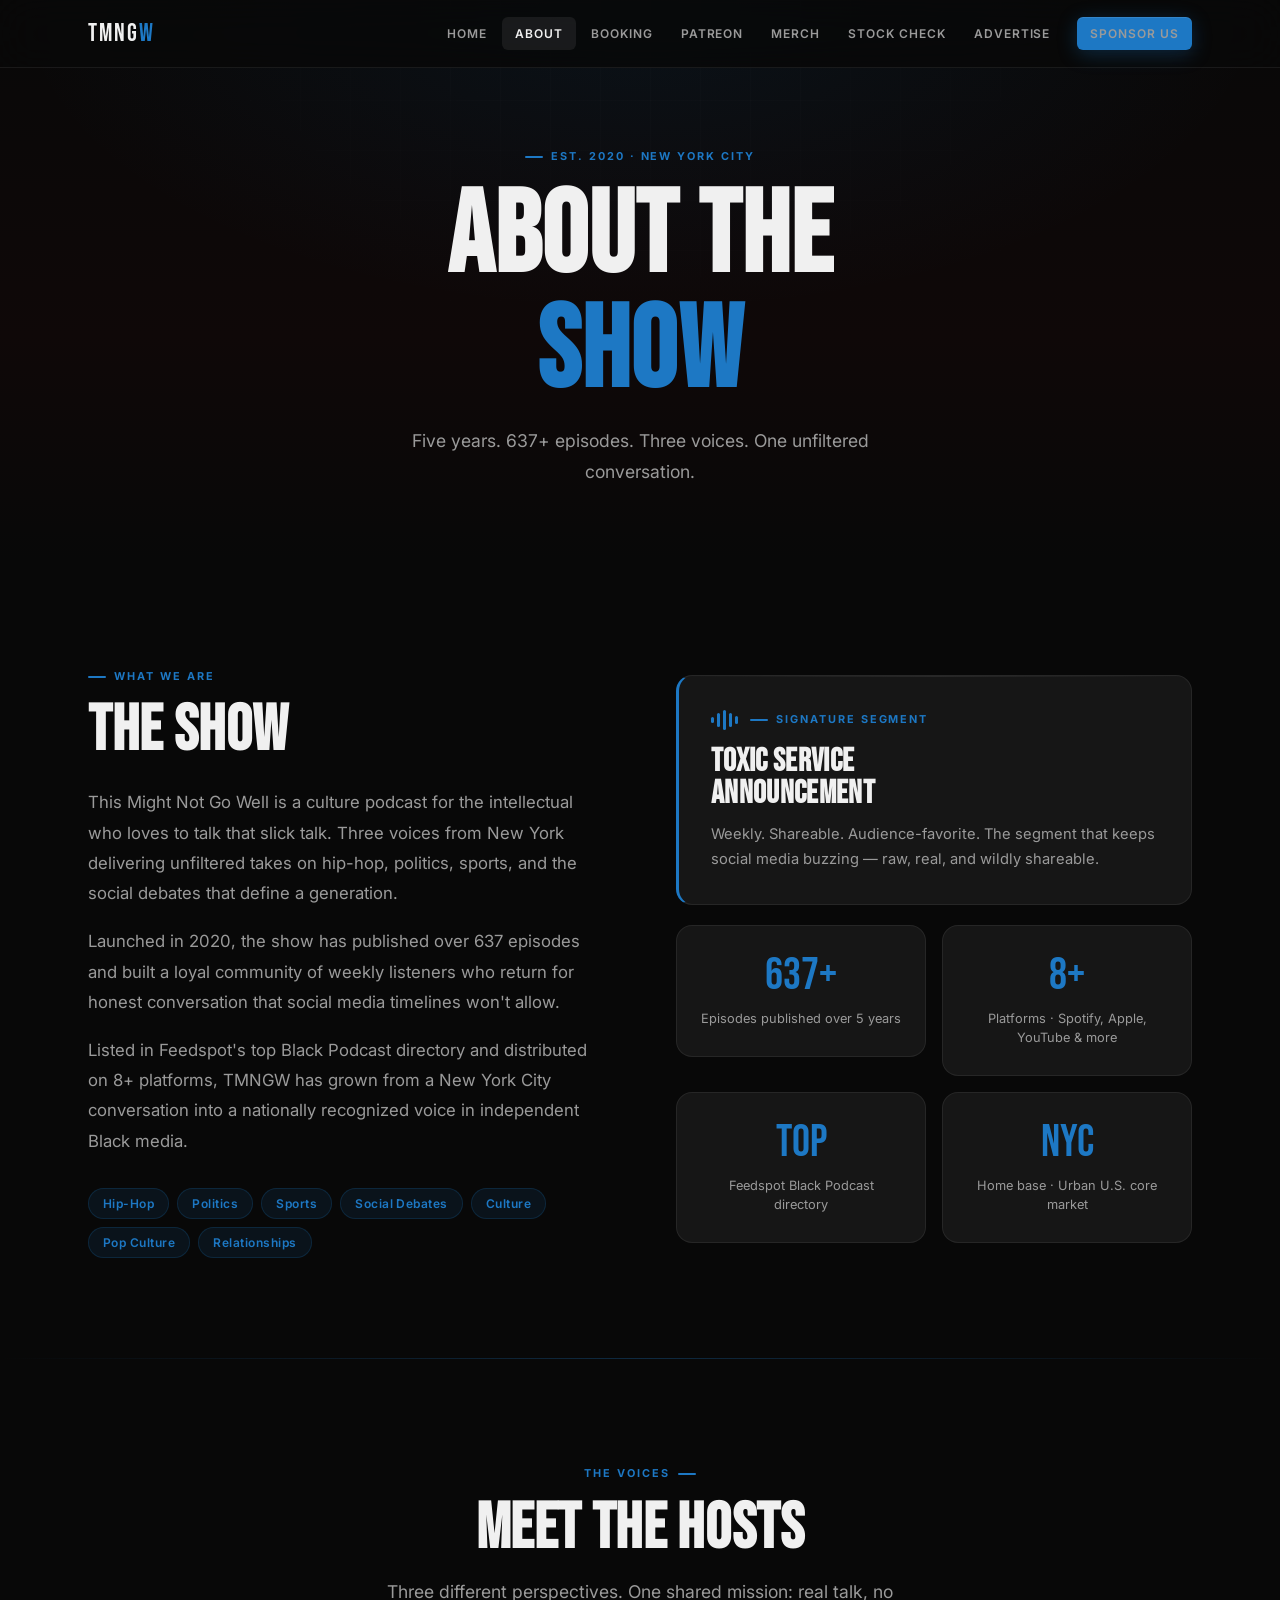
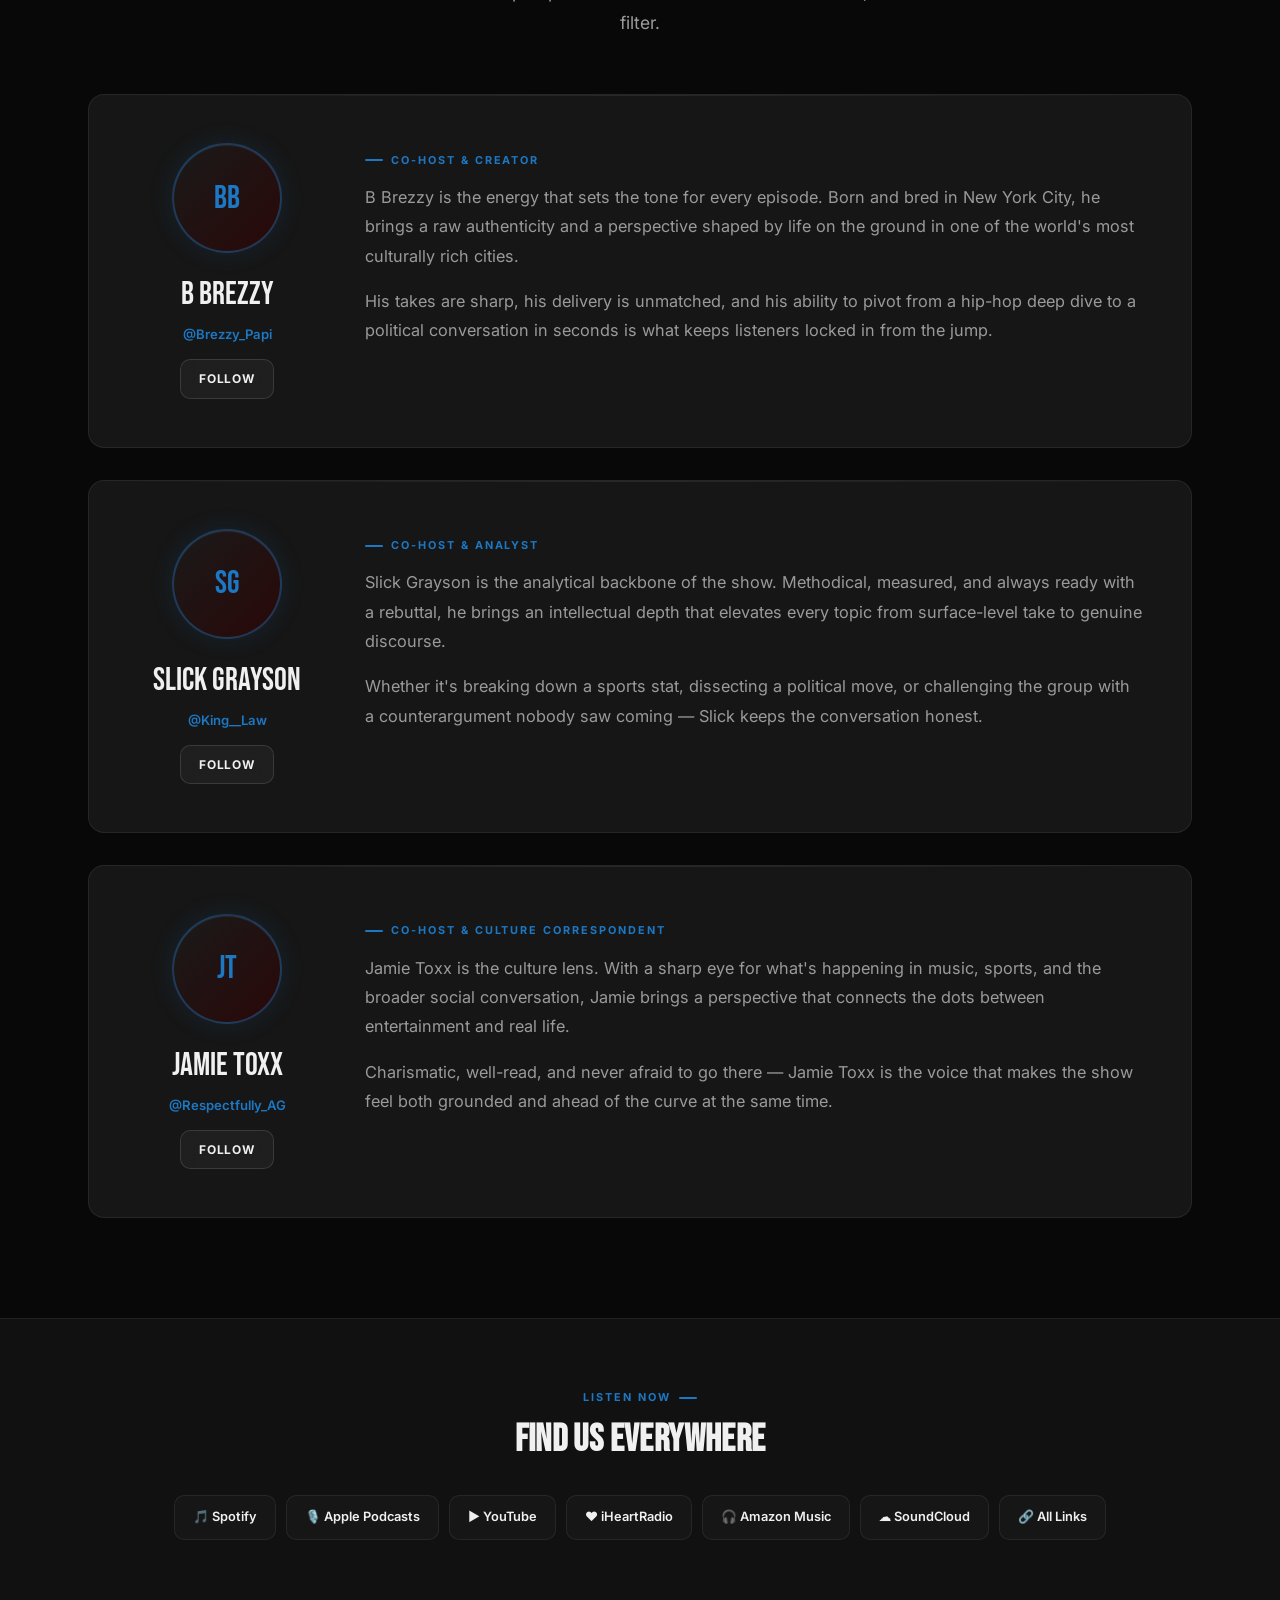
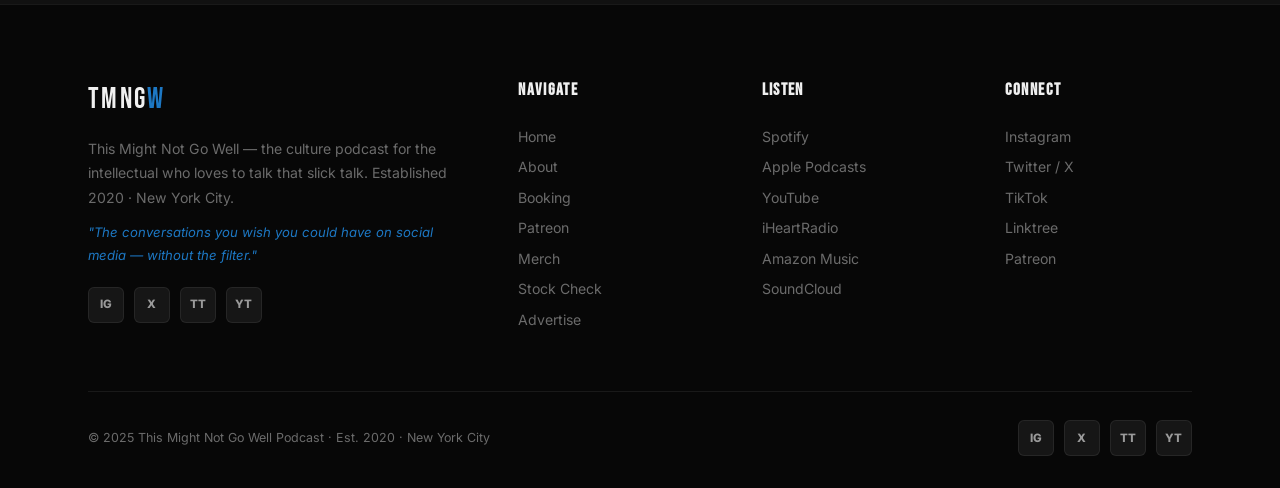
==== commit 4e7898fa: "Add Stock Check: stock analysis protocol and position-size calculator for new investors New invest.h" ====
--- a/about.html
+++ b/about.html
@@ -17,7 +17,7 @@
       <a href="about.html" class="active">About</a>
       <a href="booking.html">Booking</a>
       <a href="patreon.html">Patreon</a>
-      <a href="merch.html">Merch</a>
+      <a href="merch.html">Merch</a><a href="invest.html">Stock Check</a>
       <a href="sponsors.html">Advertise</a>
       <a href="sponsors.html" class="btn btn-primary btn-sm nav-cta">Sponsor Us</a>
     </div>
@@ -208,7 +208,7 @@
           <a href="https://www.youtube.com/@ThisMightNotGoWell" target="_blank" rel="noopener" class="social-link">YT</a>
         </div>
       </div>
-      <div class="footer-col"><h5>Navigate</h5><a href="index.html">Home</a><a href="about.html">About</a><a href="booking.html">Booking</a><a href="patreon.html">Patreon</a><a href="merch.html">Merch</a><a href="sponsors.html">Advertise</a></div>
+      <div class="footer-col"><h5>Navigate</h5><a href="index.html">Home</a><a href="about.html">About</a><a href="booking.html">Booking</a><a href="patreon.html">Patreon</a><a href="merch.html">Merch</a><a href="invest.html">Stock Check</a><a href="sponsors.html">Advertise</a></div>
       <div class="footer-col"><h5>Listen</h5><a href="https://open.spotify.com" target="_blank" rel="noopener">Spotify</a><a href="https://podcasts.apple.com" target="_blank" rel="noopener">Apple Podcasts</a><a href="https://www.youtube.com/@ThisMightNotGoWell" target="_blank" rel="noopener">YouTube</a><a href="https://www.iheart.com" target="_blank" rel="noopener">iHeartRadio</a><a href="https://music.amazon.com/podcasts" target="_blank" rel="noopener">Amazon Music</a><a href="https://soundcloud.com" target="_blank" rel="noopener">SoundCloud</a></div>
       <div class="footer-col"><h5>Connect</h5><a href="https://www.instagram.com/ThisMightNotGoWell" target="_blank" rel="noopener">Instagram</a><a href="https://twitter.com/Thismightnotgo1" target="_blank" rel="noopener">Twitter / X</a><a href="https://www.tiktok.com/@thismightnotgowell" target="_blank" rel="noopener">TikTok</a><a href="https://linktr.ee/Thismightnotgowell" target="_blank" rel="noopener">Linktree</a><a href="https://patreon.com/thismightnotgowell" target="_blank" rel="noopener">Patreon</a></div>
     </div>
